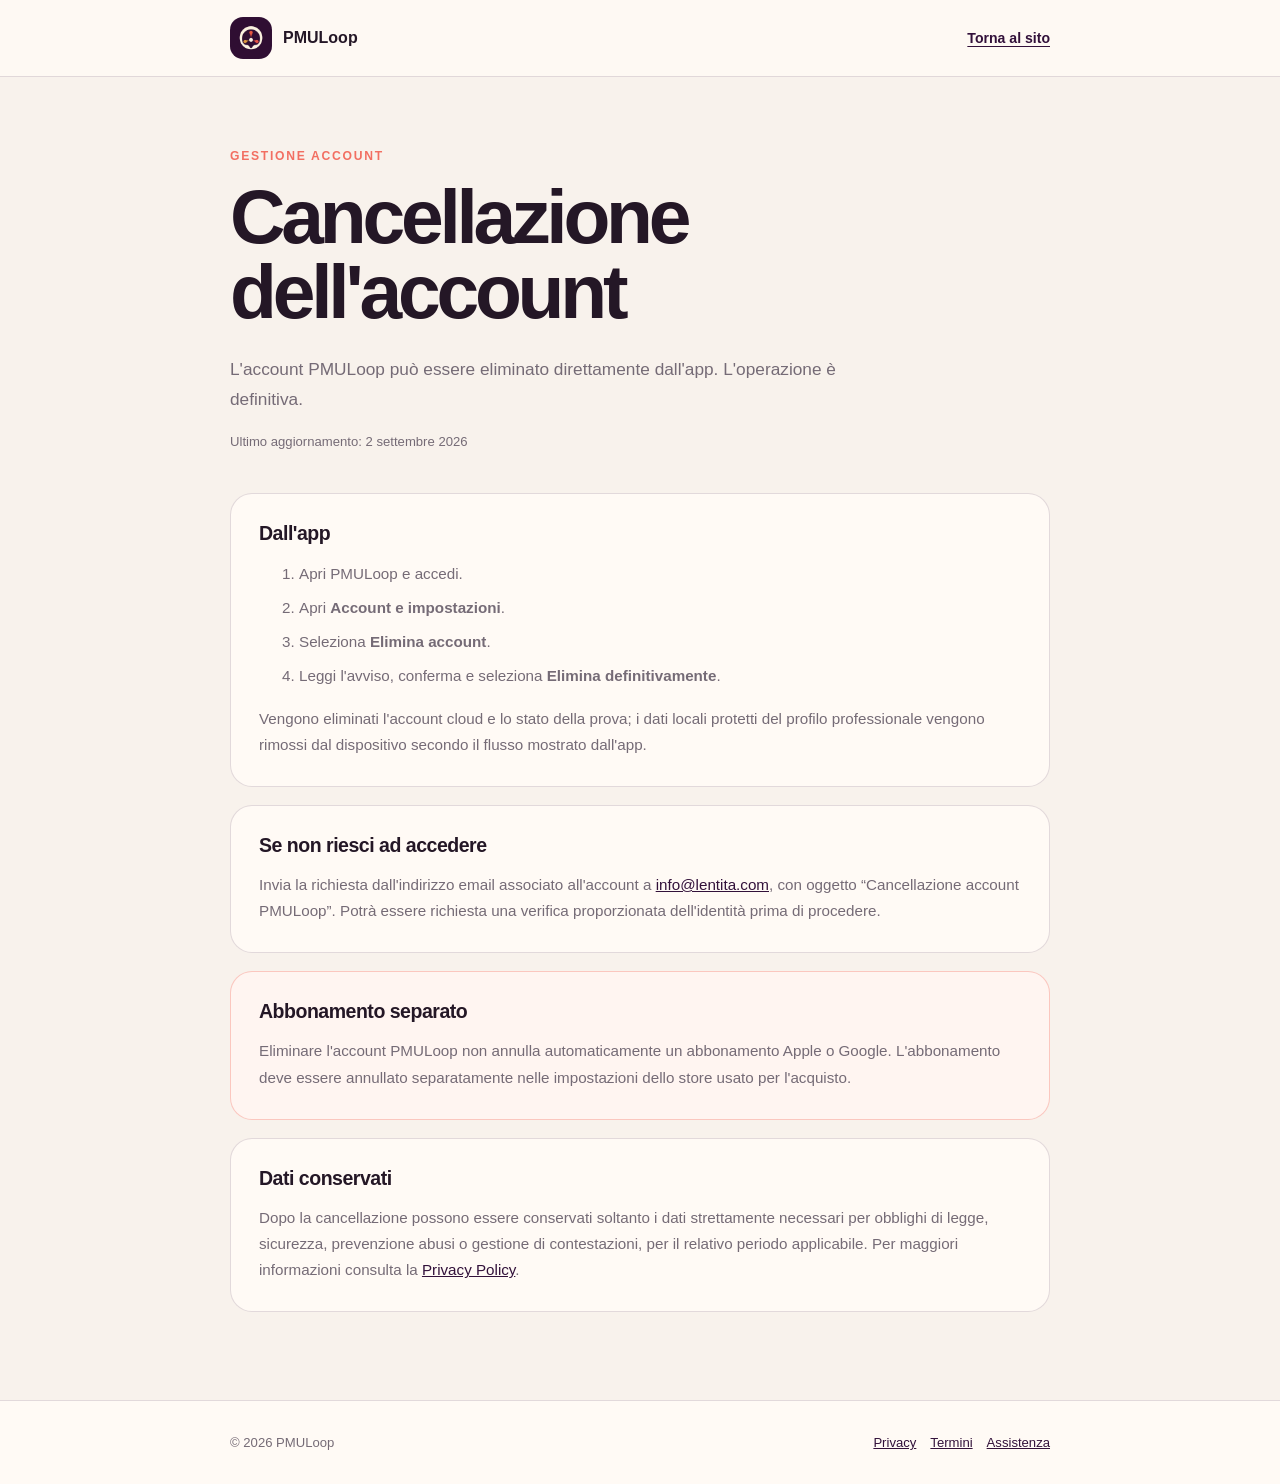
==== account-deletion/index.html @ 0395122c "Rebrand public site as PMULoop" ====
<!DOCTYPE html>
<html lang="it">
  <head>
    <meta charset="utf-8">
    <meta name="viewport" content="width=device-width, initial-scale=1">
    <meta name="description" content="Come eliminare un account PMULoop e i dati associati.">
    <link rel="canonical" href="https://pmuloop.com/account-deletion/">
    <link rel="icon" href="/assets/icon.png">
    <link rel="stylesheet" href="/legal.css">
    <title>Cancellazione account — PMULoop</title>
  </head>
  <body>
    <header class="legal-header"><nav class="legal-nav" aria-label="Navigazione"><a class="legal-brand" href="/"><img src="/assets/icon.png" alt=""><span>PMULoop</span></a><a class="back-link" href="/">Torna al sito</a></nav></header>
    <main class="legal-main">
      <p class="kicker">Gestione account</p>
      <h1>Cancellazione dell'account</h1>
      <p class="intro">L'account PMULoop può essere eliminato direttamente dall'app. L'operazione è definitiva.</p>
      <p class="meta">Ultimo aggiornamento: 2 settembre 2026</p>
      <section class="legal-section"><h2>Dall'app</h2><ol><li>Apri PMULoop e accedi.</li><li>Apri <strong>Account e impostazioni</strong>.</li><li>Seleziona <strong>Elimina account</strong>.</li><li>Leggi l'avviso, conferma e seleziona <strong>Elimina definitivamente</strong>.</li></ol><p>Vengono eliminati l'account cloud e lo stato della prova; i dati locali protetti del profilo professionale vengono rimossi dal dispositivo secondo il flusso mostrato dall'app.</p></section>
      <section class="legal-section"><h2>Se non riesci ad accedere</h2><p>Invia la richiesta dall'indirizzo email associato all'account a <a href="mailto:info@lentita.com?subject=Cancellazione%20account%20PMULoop">info@lentita.com</a>, con oggetto “Cancellazione account PMULoop”. Potrà essere richiesta una verifica proporzionata dell'identità prima di procedere.</p></section>
      <section class="legal-section notice"><h2>Abbonamento separato</h2><p>Eliminare l'account PMULoop non annulla automaticamente un abbonamento Apple o Google. L'abbonamento deve essere annullato separatamente nelle impostazioni dello store usato per l'acquisto.</p></section>
      <section class="legal-section"><h2>Dati conservati</h2><p>Dopo la cancellazione possono essere conservati soltanto i dati strettamente necessari per obblighi di legge, sicurezza, prevenzione abusi o gestione di contestazioni, per il relativo periodo applicabile. Per maggiori informazioni consulta la <a href="/privacy/">Privacy Policy</a>.</p></section>
    </main>
    <footer class="legal-footer"><div class="legal-footer-inner"><span>© 2026 PMULoop</span><nav class="legal-footer-links"><a href="/privacy/">Privacy</a><a href="/terms/">Termini</a><a href="/support/">Assistenza</a></nav></div></footer>
  </body>
</html>
---- legal.css ----
:root {
  --ink: #241726;
  --muted: #756b76;
  --cream: #f8f2ec;
  --paper: #fffaf5;
  --plum: #32113a;
  --coral: #f26f62;
  --line: rgba(50, 17, 58, 0.14);
}

* { box-sizing: border-box; }

body {
  margin: 0;
  color: var(--ink);
  background: var(--cream);
  font-family: Inter, ui-sans-serif, -apple-system, BlinkMacSystemFont, "Segoe UI", sans-serif;
  -webkit-font-smoothing: antialiased;
}

a { color: var(--plum); }

.legal-header {
  border-bottom: 1px solid var(--line);
  background: rgba(255, 250, 245, 0.92);
}

.legal-nav,
.legal-main,
.legal-footer-inner {
  width: min(820px, calc(100% - 40px));
  margin-inline: auto;
}

.legal-nav {
  min-height: 76px;
  display: flex;
  align-items: center;
  justify-content: space-between;
  gap: 20px;
}

.legal-brand {
  display: inline-flex;
  align-items: center;
  gap: 11px;
  color: var(--ink);
  font-weight: 900;
  text-decoration: none;
}

.legal-brand img {
  width: 42px;
  height: 42px;
  border-radius: 13px;
}

.back-link {
  font-size: 0.88rem;
  font-weight: 750;
  text-underline-offset: 3px;
}

.legal-main { padding: 72px 0 88px; }

.kicker {
  margin: 0 0 16px;
  color: var(--coral);
  font-size: 0.76rem;
  font-weight: 900;
  letter-spacing: 0.14em;
  text-transform: uppercase;
}

h1 {
  max-width: 720px;
  margin: 0;
  font-size: clamp(2.4rem, 7vw, 4.8rem);
  line-height: 0.98;
  letter-spacing: -0.055em;
}

.intro {
  max-width: 680px;
  margin: 24px 0 0;
  color: var(--muted);
  font-size: 1.08rem;
  line-height: 1.75;
}

.meta {
  margin: 20px 0 44px;
  color: var(--muted);
  font-size: 0.82rem;
}

.legal-section {
  margin-top: 18px;
  padding: 28px;
  border: 1px solid var(--line);
  border-radius: 22px;
  background: var(--paper);
}

.legal-section h2 {
  margin: 0 0 12px;
  font-size: 1.22rem;
  letter-spacing: -0.025em;
}

.legal-section h3 {
  margin: 22px 0 8px;
  font-size: 1rem;
}

.legal-section p,
.legal-section li {
  color: var(--muted);
  font-size: 0.95rem;
  line-height: 1.72;
}

.legal-section p:last-child,
.legal-section ul:last-child,
.legal-section ol:last-child { margin-bottom: 0; }

.legal-section li + li { margin-top: 8px; }

.notice {
  border-color: rgba(242, 111, 98, 0.35);
  background: #fff5f1;
}

.contact-card {
  color: #fff;
  background: var(--plum);
}

.contact-card h2,
.contact-card p { color: #fff; }

.contact-card a { color: #ffd9d1; }

.button {
  display: inline-flex;
  margin-top: 8px;
  padding: 13px 18px;
  border-radius: 12px;
  color: #fff;
  background: var(--plum);
  font-weight: 850;
  text-decoration: none;
}

.legal-footer {
  padding: 34px 0;
  border-top: 1px solid var(--line);
  color: var(--muted);
  background: var(--paper);
  font-size: 0.82rem;
}

.legal-footer-inner {
  display: flex;
  justify-content: space-between;
  gap: 20px;
}

.legal-footer-links {
  display: flex;
  flex-wrap: wrap;
  gap: 14px;
}

@media (max-width: 640px) {
  .legal-main { padding: 48px 0 64px; }
  .legal-section { padding: 22px; }
  .legal-footer-inner { flex-direction: column; }
}
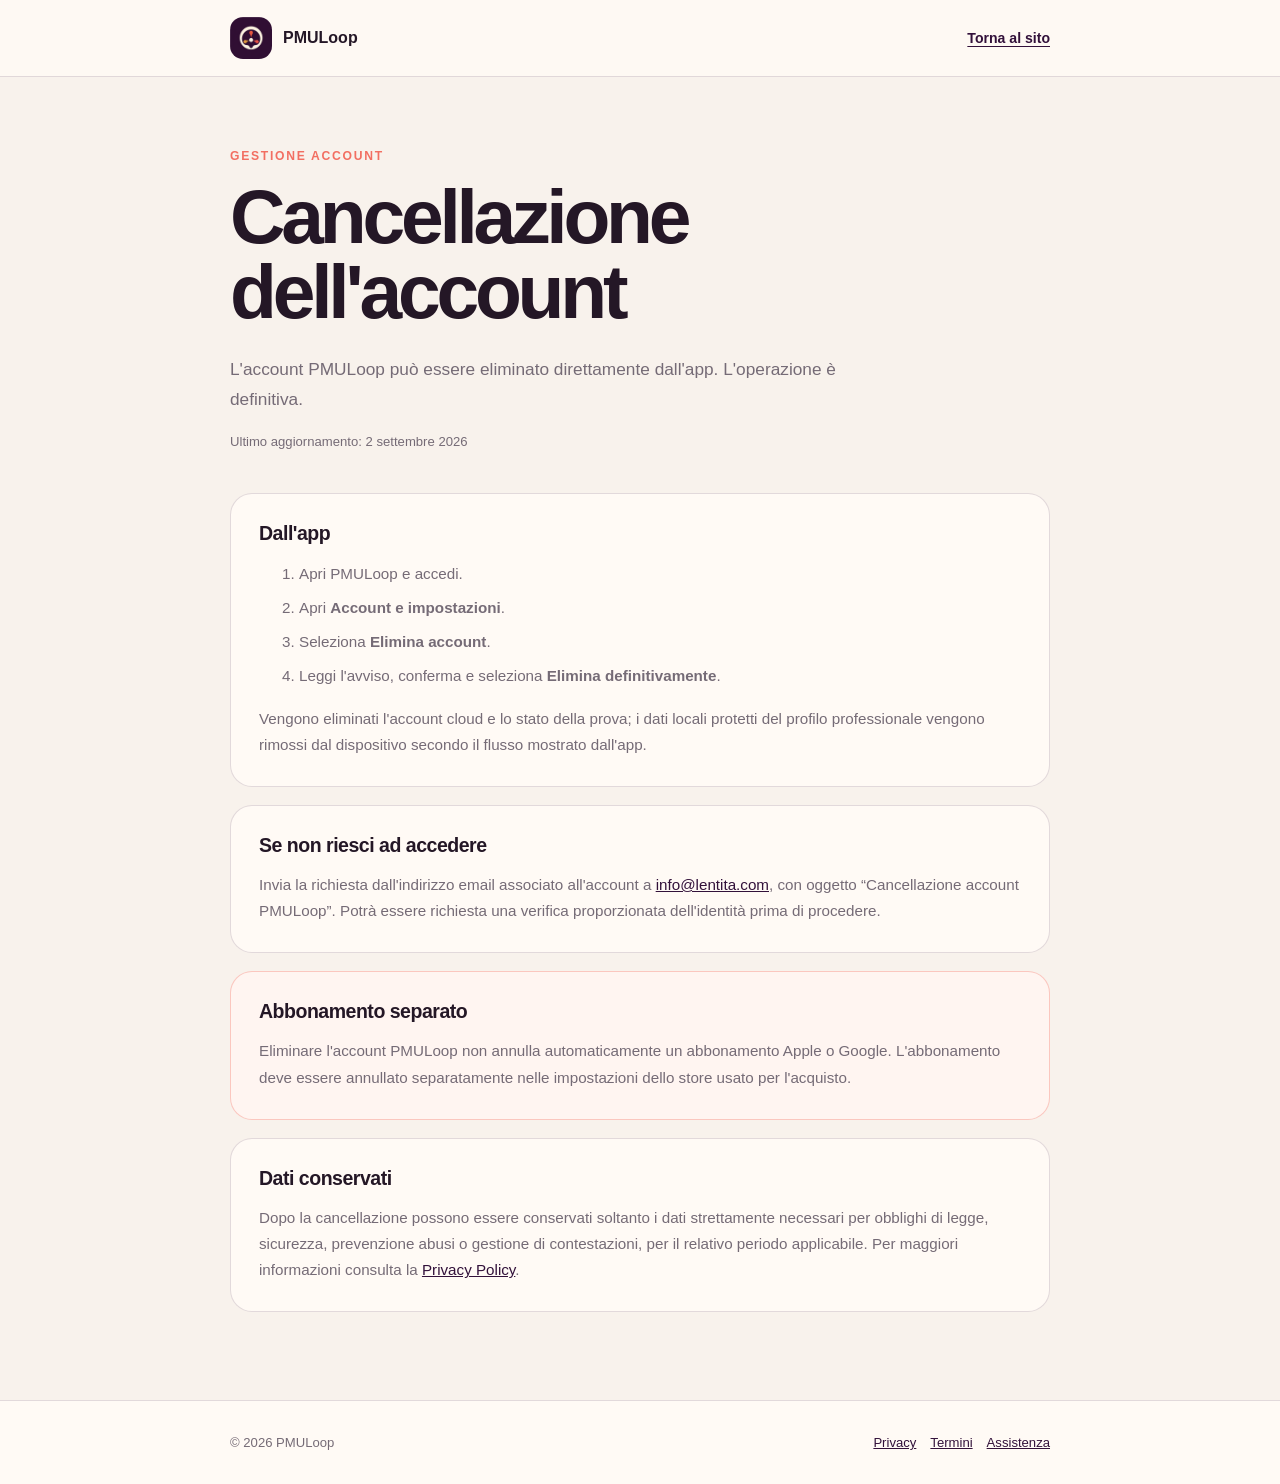
==== commit 65bc78a7: "Improve SEO metadata and sitemap" ====
--- a/account-deletion/index.html
+++ b/account-deletion/index.html
@@ -3,14 +3,16 @@
   <head>
     <meta charset="utf-8">
     <meta name="viewport" content="width=device-width, initial-scale=1">
+    <meta name="robots" content="index, follow, max-image-preview:large">
     <meta name="description" content="Come eliminare un account PMULoop e i dati associati.">
     <link rel="canonical" href="https://pmuloop.com/account-deletion/">
-    <link rel="icon" href="/assets/icon.png">
+    <link rel="icon" type="image/png" sizes="192x192" href="/assets/icon-192.png">
+    <link rel="apple-touch-icon" href="/assets/icon-192.png">
     <link rel="stylesheet" href="/legal.css">
     <title>Cancellazione account — PMULoop</title>
   </head>
   <body>
-    <header class="legal-header"><nav class="legal-nav" aria-label="Navigazione"><a class="legal-brand" href="/"><img src="/assets/icon.png" alt=""><span>PMULoop</span></a><a class="back-link" href="/">Torna al sito</a></nav></header>
+    <header class="legal-header"><nav class="legal-nav" aria-label="Navigazione"><a class="legal-brand" href="/"><img src="/assets/icon-192.png" alt="" width="42" height="42" decoding="async"><span>PMULoop</span></a><a class="back-link" href="/">Torna al sito</a></nav></header>
     <main class="legal-main">
       <p class="kicker">Gestione account</p>
       <h1>Cancellazione dell'account</h1>
